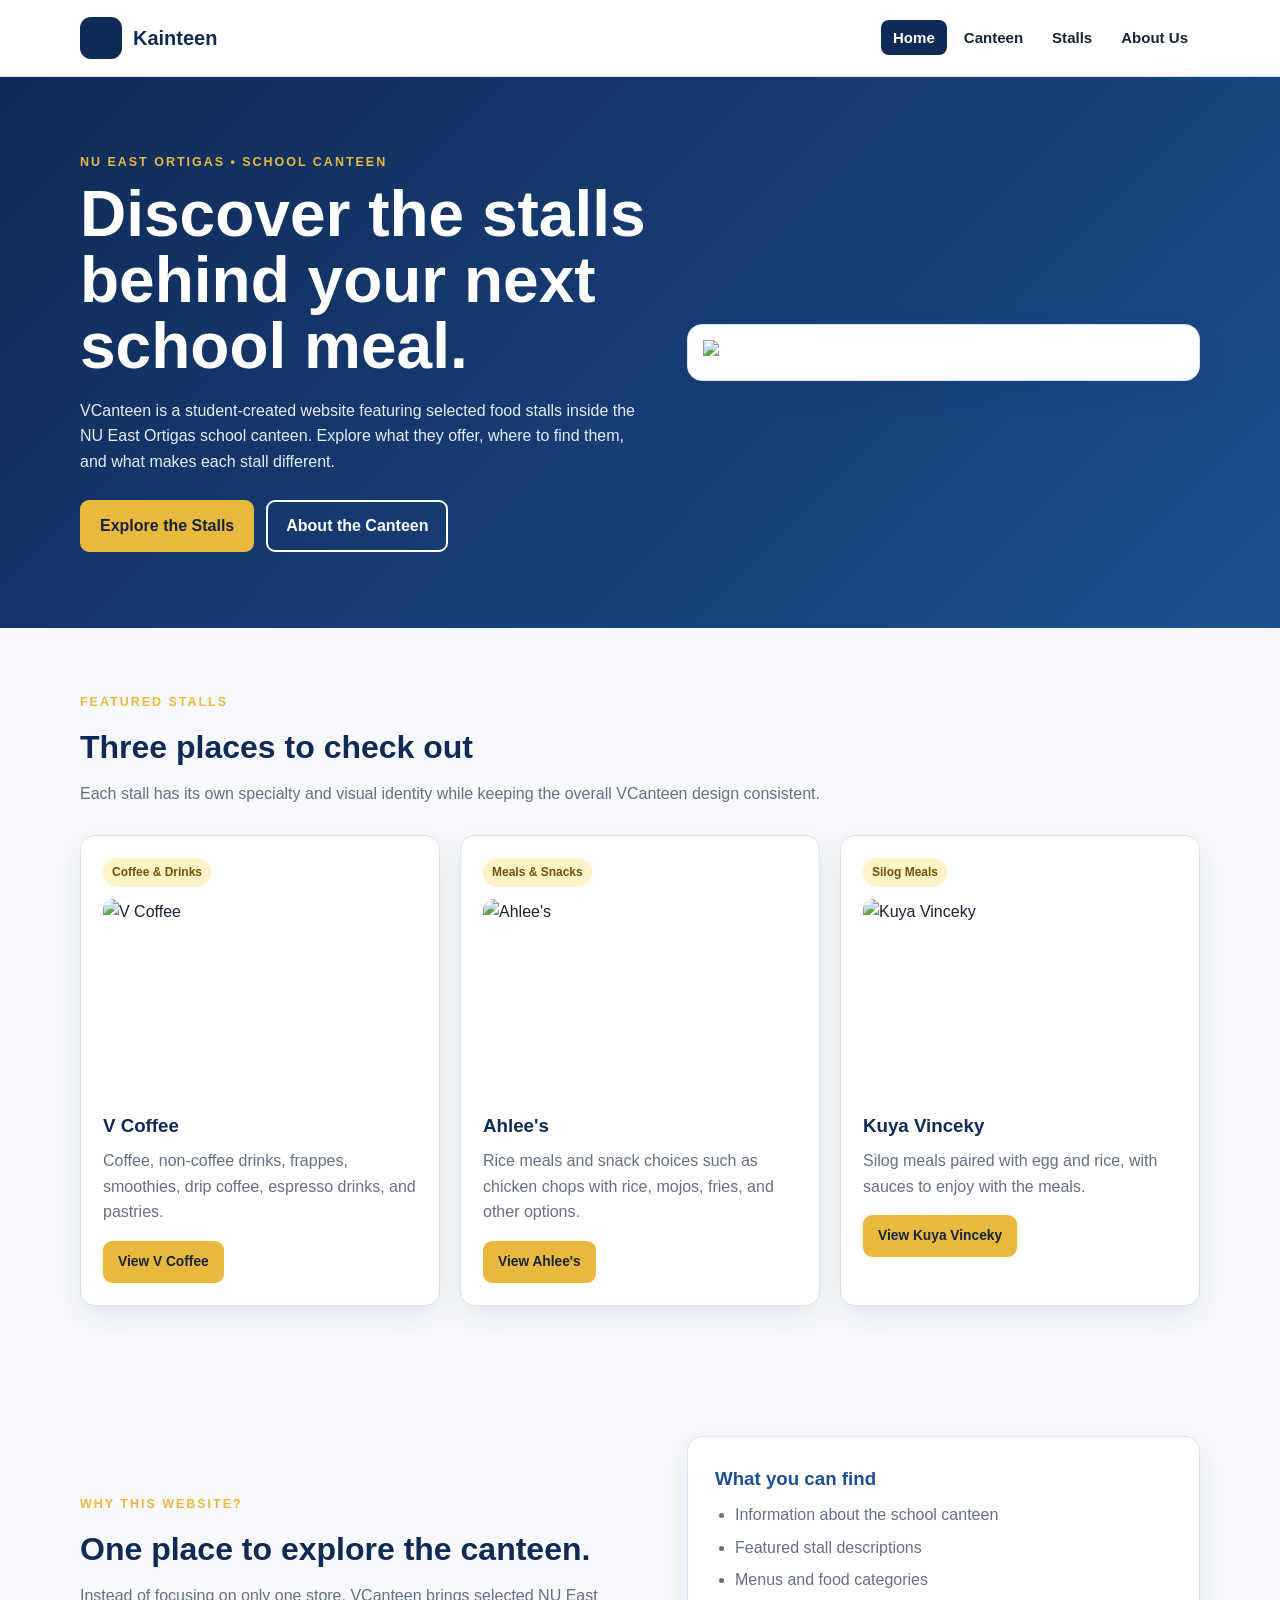
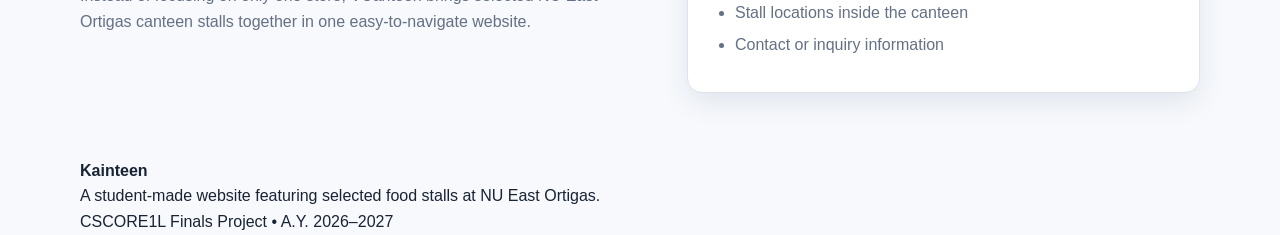
==== index.html @ c7d41a55 "Add files via upload" ====
<!DOCTYPE html>
<html lang="en">
    <head>
        <meta charset="UTF-8">
        <meta name="viewport" content="width=device-width,initial-scale=1.0">
        <title>Home | Kainteen</title>
        <link rel="stylesheet" href="style.css">
    </head>
        <body>
            <header>
                <div class="container navbar">
                    <a class="brand" href="index.html">
                        <span class="brand-mark">
                        </span><span>Kainteen</span></a>
                        <nav>
                            <ul><li><a class="active" href="index.html">Home</a></li>
                                <li><a class="" href="canteen.html">Canteen</a></li>
                                <li><a class="" href="stalls.html">Stalls</a></li>
                                <li><a class="" href="about.html">About Us</a></li>
                            </ul>
                        </nav>
                    </div>
                </header>
                <main>
                    <section class="hero">
                        <div class="container hero-grid">
                            <div>
                            <div class="eyebrow">NU East Ortigas • School Canteen</div>
                            <h1>Discover the stalls behind your next school meal.</h1>
                            <p>VCanteen is a student-created website featuring selected food stalls inside the NU East Ortigas school canteen. Explore what they offer, where to find them, and what makes each stall different.</p>
                            <div class="btn-row">
                                <a class="btn" href="stalls.html">Explore the Stalls</a>
                                <a class="btn alt" href="canteen.html">About the Canteen</a></div>
                            </div>
                            <div class="hero-art">
                                <img src="assets/bluegold.svg" alt="VCanteen blue and gold illustration"></div>
                            </div>
                        </section>
                        <section class="section">
                            <div class="container">
                                <div class="section-head">
                                    <div class="eyebrow">Featured Stalls</div>
                                    <h2>Three places to check out</h2>
                                    <p>Each stall has its own specialty and visual identity while keeping the overall VCanteen design consistent.</p>
                                </div>
                                <div class="cards">
                                    <article class="card">
                                        <span class="tag">Coffee & Drinks</span>
                                        <img src="assets/vcoffee.svg" alt="V Coffee">
                                        <h3>V Coffee</h3>
                                        <p>Coffee, non-coffee drinks, frappes, smoothies, drip coffee, espresso drinks, and pastries.</p><a class="btn" href="vcoffee.html">View V Coffee</a></article>
                                    <article class="card">
                                        <span class="tag">Meals & Snacks</span>
                                        <img src="assets/ahlees.svg" alt="Ahlee's">
                                        <h3>Ahlee's</h3>
                                        <p>Rice meals and snack choices such as chicken chops with rice, mojos, fries, and other options.</p>
                                        <a class="btn" href="ahlees.html">View Ahlee's</a>
                                    </article>
                                    <article class="card">
                                        <span class="tag">Silog Meals</span>
                                        <img src="assets/vinceky.svg" alt="Kuya Vinceky">
                                        <h3>Kuya Vinceky</h3>
                                        <p>Silog meals paired with egg and rice, with sauces to enjoy with the meals.</p>
                                        <a class="btn" href="vinceky.html">View Kuya Vinceky</a>
                                    </article>
                                </div>
                            </div>
                        </section>
                        <section class="section">
                            <div class="container info-grid">
                                <div>
                                    <div class="eyebrow">Why this website?</div>
                                    <h2>One place to explore the canteen.</h2>
                                    <p class="section-intro">Instead of focusing on only one store, VCanteen brings selected NU East Ortigas canteen stalls together in one easy-to-navigate website.</p>
                                </div>
                                <div class="info-box">
                                    <h3>What you can find</h3>
                                    <ul class="list">
                                        <li>Information about the school canteen</li>
                                        <li>Featured stall descriptions</li>
                                        <li>Menus and food categories</li>
                                        <li>Stall locations inside the canteen</li>
                                        <li>Contact or inquiry information</li>
                                    </ul>
                                </div>
                            </div>
                        </section>
                    </main>
                    <footer>
                        <div class="container footer-grid">
                            <div>
                                <strong>Kainteen</strong>
                                <p class="footer-small">A student-made website featuring selected food stalls at NU East Ortigas.</p>
                            </div>
                            <div class="footer-small">CSCORE1L Finals Project • A.Y. 2026–2027</div>
                        </div>
                    </footer>
        </body>
</html>
---- style.css ----
:root {
    --navy: #102a56;
    --blue: #1d4f91;
    --gold: #e8b83f;
    --goldsoft: #fff3c7;
    --white: #fff;
    --bg: #f7f9fc;
    --ink: #182334;
    --muted: #647084;
    --line: #dce3ed;
    --shadow: 0 10px 28px rgba(16, 42, 86, 0.09);
}

* {
    box-sizing: border-box;
    margin: 0;
    padding: 0;
}

html {
    scroll-behavior: smooth;
}

body {
    font-family: Arial, Helvetica, sans-serif;
    background: var(--bg);
    color: var(--ink);
    line-height: 1.6;
}

a {
    text-decoration: none;
    color: inherit;
}

img {
    display: block;
    max-width: 100%;
}

.container {
    width: min(1120px, 92%);
    margin: auto;
}

header {
    background: #fff;
    border-bottom: 1px solid var(--line);
    position: sticky;
    top: 0;
    z-index: 20;
}

.navbar {
    min-height: 76px;
    display: flex;
    align-items: center;
    justify-content: space-between;
    gap: 24px;
}

.brand {
    display: flex;
    align-items: center;
    gap: 11px;
    font-weight: 900;
    color: var(--navy);
    font-size: 1.25rem;
}

.brand-mark {
    width: 42px;
    height: 42px;
    border-radius: 11px;
    background: var(--navy);
    color: var(--gold);
    display: grid;
    place-items: center;
}

nav ul {
    list-style: none;
    display: flex;
    gap: 5px;
    flex-wrap: wrap;
}

nav a {
    padding: 9px 12px;
    border-radius: 8px;
    font-weight: 700;
    font-size: 0.94rem;
}

nav a:hover,
nav a.active {
    background: var(--navy);
    color: #fff;
}

.hero {
    background: linear-gradient(135deg, var(--navy), var(--blue));
    color: #fff;
    padding: 76px 0;
}

.hero-grid,
.info-grid,
.stall-grid,
.about-grid {
    display: grid;
    grid-template-columns: 1.05fr 0.95fr;
    gap: 40px;
    align-items: center;
}

.hero h1 {
    font-size: clamp(2.4rem, 5vw, 4.6rem);
    line-height: 1.03;
    margin-bottom: 18px;
}

.eyebrow {
    text-transform: uppercase;
    letter-spacing: 2px;
    font-weight: 800;
    font-size: 0.78rem;
    color: var(--gold);
    margin-bottom: 9px;
}

.hero p,
.page-banner p {
    color: #e7edf7;
    max-width: 720px;
}

.hero-art,
.card,
.info-box,
.stall-logo {
    background: #fff;
    border: 1px solid var(--line);
    border-radius: 15px;
    box-shadow: var(--shadow);
}

.hero-art,
.stall-logo {
    padding: 15px;
}

.btn-row {
    display: flex;
    gap: 12px;
    flex-wrap: wrap;
    margin-top: 26px;
}

.btn {
    display: inline-block;
    padding: 11px 18px;
    border-radius: 9px;
    background: var(--gold);
    color: #17233a;
    font-weight: 900;
    border: 2px solid var(--gold);
}

.btn.alt {
    background: transparent;
    color: #fff;
    border-color: #fff;
}

.btn:hover {
    opacity: 0.88;
}

.section {
    padding: 65px 0;
}

.section-head {
    margin-bottom: 28px;
}

.section h2,
.section-head h2 {
    color: var(--navy);
    font-size: 2rem;
    margin-bottom: 8px;
}

.section-head p,
.section-intro {
    color: var(--muted);
    max-width: 760px;
}

.cards {
    display: grid;
    grid-template-columns: repeat(3, 1fr);
    gap: 20px;
}

.card {
    padding: 22px;
}

.card img {
    width: 100%;
    aspect-ratio: 16 / 10;
    object-fit: cover;
    border-radius: 11px;
    margin-bottom: 16px;
}

.card h3 {
    color: var(--navy);
    margin-bottom: 7px;
}

.card p {
    color: var(--muted);
}

.tag {
    display: inline-block;
    font-size: 0.75rem;
    font-weight: 800;
    padding: 5px 9px;
    border-radius: 999px;
    background: var(--goldsoft);
    color: #71530a;
    margin-bottom: 12px;
}

.card .btn {
    margin-top: 16px;
    padding: 8px 13px;
    font-size: 0.86rem;
}

.page-banner {
    background: var(--navy);
    color: #fff;
    padding: 50px 0;
}

.page-banner h1 {
    font-size: clamp(2rem, 4vw, 3.3rem);
    margin-bottom: 8px;
}

.info-box {
    padding: 27px;
}

.info-box h3 {
    color: var(--blue);
    margin-bottom: 8px;
}

.list {
    padding-left: 20px;
    color: var(--muted);
}

.list li {
    margin: 7px 0;
}

.stall-hero {
    padding: 58px 0;
}

.stall-page {
    --accent: #1d4f91;
    --accentsoft: #eaf0fa;
    --accentdark: #182334;
}

.stall-vcoffee {
    --accent: #53715a;
    --accentsoft: #e6eee5;
    --accentdark: #3d4f40;
}

.stall-ahlees {
    --accent: #e2b82e;
    --accentsoft: #fff3bd;
    --accentdark: #171717;
}

.stall-vinceky {
    --accent: #b52b2b;
    --accentsoft: #f9e3e3;
    --accentdark: #282020;
}

.stall-copy h1 {
    font-size: clamp(2.4rem, 5vw, 4rem);
    line-height: 1.05;
    color: var(--accentdark);
    margin-bottom: 12px;
}

.stall-copy p {
    color: var(--muted);
}

.stall-page .eyebrow {
    color: var(--accent);
}

.stall-page .btn {
    background: var(--accent);
    border-color: var(--accent);
    color: #fff;
}

.stall-page .tag {
    background: var(--accentsoft);
    color: var(--accentdark);
}

.menu-grid {
    display: grid;
    grid-template-columns: 1fr 1fr;
    gap: 12px;
}

.menu-item {
    background: #fff;
    border: 1px solid var(--line);
    border-radius: 12px;
    padding: 18px;
}

@media (max-width: 820px) {
    .navbar {
        flex-direction: column;
        padding: 14px 0;
    }

    .hero-grid,
    .info-grid,
    .stall-grid,
    .about-grid {
        grid-template-columns: 1fr;
    }

    .cards {
        grid-template-columns: 1fr 1fr;
    }

    .menu-grid {
        grid-template-columns: 1fr;
    }
}

@media (max-width: 540px) {
    .cards,
    .gallery {
        grid-template-columns: 1fr;
    }

    nav a {
        font-size: 0.82rem;
        padding: 7px 8px;
    }

    .section {
        padding: 48px 0;
    }
}
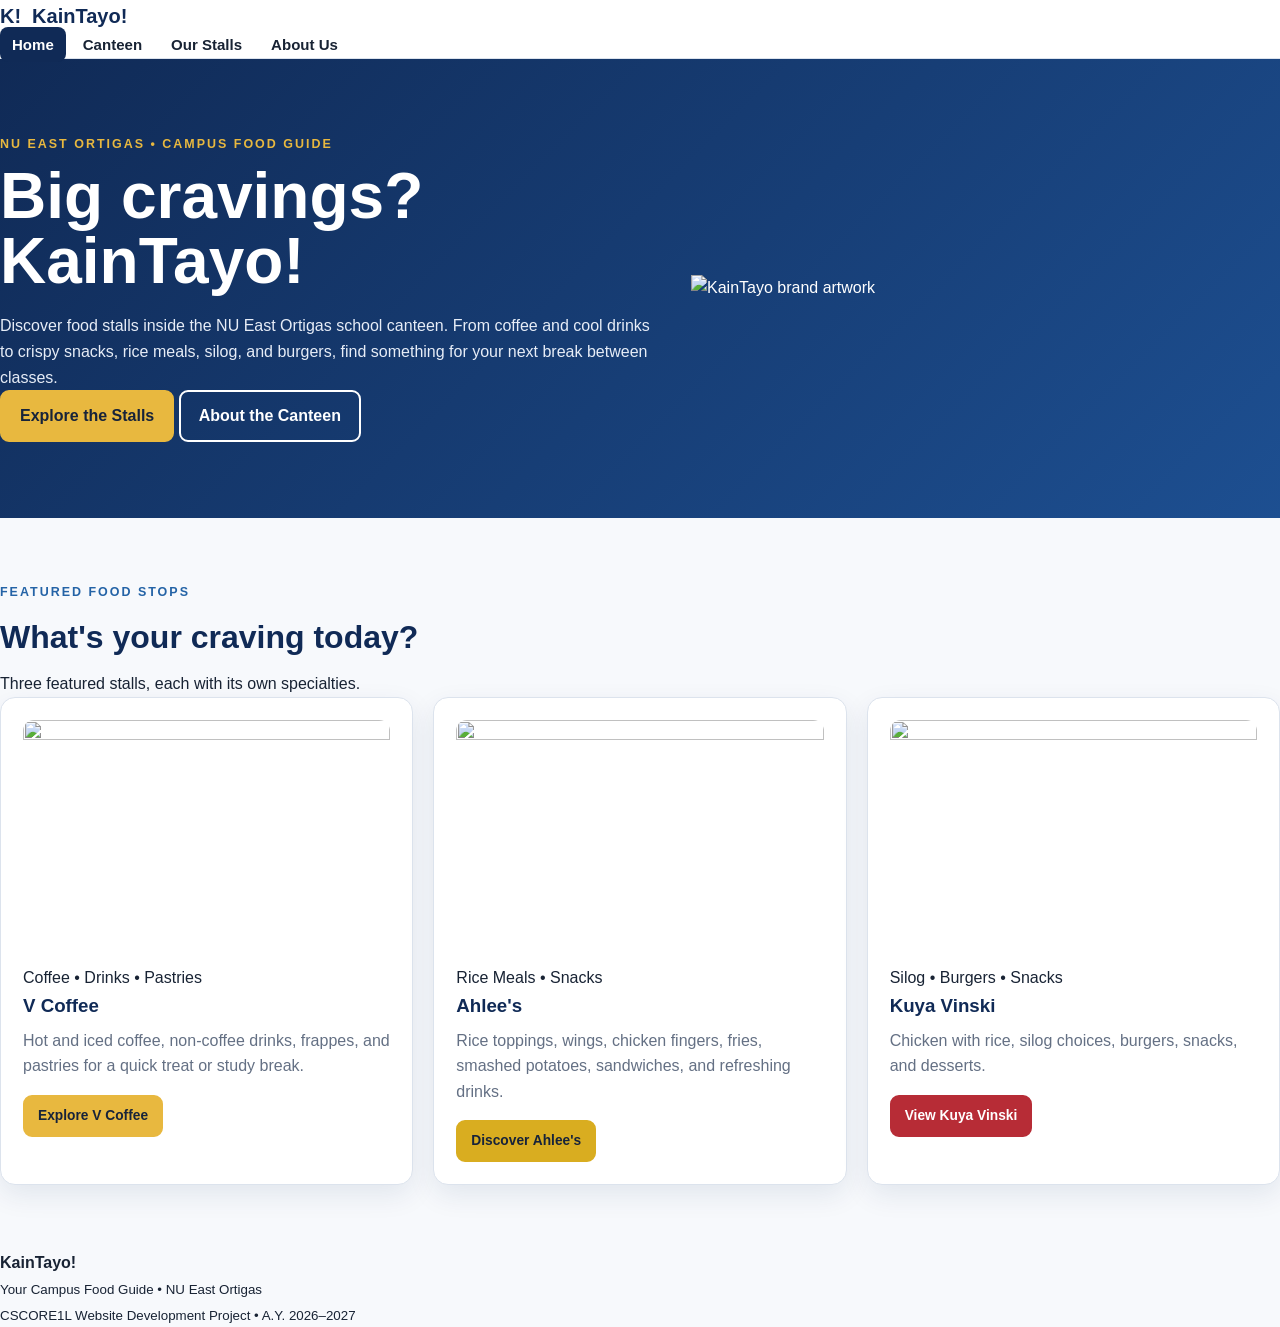
==== commit b7e0bba5: "Update index.html" ====
--- a/index.html
+++ b/index.html
@@ -1,99 +1,82 @@
-<!DOCTYPE html>
+<!doctype html>
 <html lang="en">
     <head>
-        <meta charset="UTF-8">
-        <meta name="viewport" content="width=device-width,initial-scale=1.0">
-        <title>Home | Kainteen</title>
+        <meta charset="utf-8">
+        <meta name="viewport" content="width=device-width,initial-scale=1">
+        <title>Home | KainTayo!</title>
         <link rel="stylesheet" href="style.css">
     </head>
-        <body>
-            <header>
-                <div class="container navbar">
-                    <a class="brand" href="index.html">
-                        <span class="brand-mark">
-                        </span><span>Kainteen</span></a>
-                        <nav>
-                            <ul><li><a class="active" href="index.html">Home</a></li>
-                                <li><a class="" href="canteen.html">Canteen</a></li>
-                                <li><a class="" href="stalls.html">Stalls</a></li>
-                                <li><a class="" href="about.html">About Us</a></li>
-                            </ul>
-                        </nav>
+    <body>
+        <header>
+            <div class="wrap nav">
+                <a class="brand" href="index.html">
+                    <span class="mark">K!</span>KainTayo!
+                </a>
+                <nav><ul>
+                    <li><a class="active" href="index.html">Home</a></li>
+                    <li><a class="" href="canteen.html">Canteen</a></li>
+                    <li><a class="" href="stalls.html">Our Stalls</a></li>
+                    <li><a class="" href="about.html">About Us</a></li>
+                </ul></nav>
+            </div>
+        </header>
+        <main>
+            <section class="hero">
+                <div class="wrap hero-grid">
+                    <div>
+                        <div class="eyebrow">NU East Ortigas • Campus Food Guide</div>
+                        <h1>Big cravings? KainTayo!</h1>
+                        <p>Discover food stalls inside the NU East Ortigas school canteen. From coffee and cool drinks to crispy snacks, rice meals, silog, and burgers, find something for your next break between classes.</p>
+                        <div class="btns">
+                            <a class="btn" href="stalls.html">Explore the Stalls</a>
+                            <a class="btn alt" href="canteen.html">About the Canteen</a>
+                        </div>
                     </div>
-                </header>
-                <main>
-                    <section class="hero">
-                        <div class="container hero-grid">
-                            <div>
-                            <div class="eyebrow">NU East Ortigas • School Canteen</div>
-                            <h1>Discover the stalls behind your next school meal.</h1>
-                            <p>VCanteen is a student-created website featuring selected food stalls inside the NU East Ortigas school canteen. Explore what they offer, where to find them, and what makes each stall different.</p>
-                            <div class="btn-row">
-                                <a class="btn" href="stalls.html">Explore the Stalls</a>
-                                <a class="btn alt" href="canteen.html">About the Canteen</a></div>
-                            </div>
-                            <div class="hero-art">
-                                <img src="assets/bluegold.svg" alt="VCanteen blue and gold illustration"></div>
-                            </div>
-                        </section>
-                        <section class="section">
-                            <div class="container">
-                                <div class="section-head">
-                                    <div class="eyebrow">Featured Stalls</div>
-                                    <h2>Three places to check out</h2>
-                                    <p>Each stall has its own specialty and visual identity while keeping the overall VCanteen design consistent.</p>
-                                </div>
-                                <div class="cards">
-                                    <article class="card">
-                                        <span class="tag">Coffee & Drinks</span>
-                                        <img src="assets/vcoffee.svg" alt="V Coffee">
-                                        <h3>V Coffee</h3>
-                                        <p>Coffee, non-coffee drinks, frappes, smoothies, drip coffee, espresso drinks, and pastries.</p><a class="btn" href="vcoffee.html">View V Coffee</a></article>
-                                    <article class="card">
-                                        <span class="tag">Meals & Snacks</span>
-                                        <img src="assets/ahlees.svg" alt="Ahlee's">
-                                        <h3>Ahlee's</h3>
-                                        <p>Rice meals and snack choices such as chicken chops with rice, mojos, fries, and other options.</p>
-                                        <a class="btn" href="ahlees.html">View Ahlee's</a>
-                                    </article>
-                                    <article class="card">
-                                        <span class="tag">Silog Meals</span>
-                                        <img src="assets/vinceky.svg" alt="Kuya Vinceky">
-                                        <h3>Kuya Vinceky</h3>
-                                        <p>Silog meals paired with egg and rice, with sauces to enjoy with the meals.</p>
-                                        <a class="btn" href="vinceky.html">View Kuya Vinceky</a>
-                                    </article>
-                                </div>
-                            </div>
-                        </section>
-                        <section class="section">
-                            <div class="container info-grid">
-                                <div>
-                                    <div class="eyebrow">Why this website?</div>
-                                    <h2>One place to explore the canteen.</h2>
-                                    <p class="section-intro">Instead of focusing on only one store, VCanteen brings selected NU East Ortigas canteen stalls together in one easy-to-navigate website.</p>
-                                </div>
-                                <div class="info-box">
-                                    <h3>What you can find</h3>
-                                    <ul class="list">
-                                        <li>Information about the school canteen</li>
-                                        <li>Featured stall descriptions</li>
-                                        <li>Menus and food categories</li>
-                                        <li>Stall locations inside the canteen</li>
-                                        <li>Contact or inquiry information</li>
-                                    </ul>
-                                </div>
-                            </div>
-                        </section>
-                    </main>
-                    <footer>
-                        <div class="container footer-grid">
-                            <div>
-                                <strong>Kainteen</strong>
-                                <p class="footer-small">A student-made website featuring selected food stalls at NU East Ortigas.</p>
-                            </div>
-                            <div class="footer-small">CSCORE1L Finals Project • A.Y. 2026–2027</div>
-                        </div>
-                    </footer>
-        </body>
-</html>+                    <img class="art" src="assets/brand.svg" alt="KainTayo brand artwork">
+                </div>
+            </section>
+            <section class="section">
+                <div class="wrap">
+                    <div class="head">
+                        <div class="eyebrow" style="color:#2463a6">Featured food stops</div>
+                        <h2>What's your craving today?</h2>
+                        <p>Three featured stalls, each with its own specialties.</p>
+                    </div>
+                    <div class="cards">
+                        <article class="card">
+                            <img src="assets/vcoffee.svg">
+                            <span class="pill">Coffee • Drinks • Pastries</span>
+                            <h3>V Coffee</h3>
+                            <p>Hot and iced coffee, non-coffee drinks, frappes, and pastries for a quick treat or study break.</p>
+                            <a class="btn" href="vcoffee.html">Explore V Coffee</a>
+                        </article>
+                        <article class="card">
+                            <img src="assets/ahlees.svg">
+                            <span class="pill">Rice Meals • Snacks</span>
+                            <h3>Ahlee's</h3>
+                            <p>Rice toppings, wings, chicken fingers, fries, smashed potatoes, sandwiches, and refreshing drinks.</p>
+                            <a class="btn" style="background:#d9ad20;border-color:#d9ad20" href="ahlees.html">Discover Ahlee's</a>
+                        </article>
+                        <article class="card">
+                            <img src="assets/vinski.svg">
+                            <span class="pill">Silog • Burgers • Snacks</span>
+                            <h3>Kuya Vinski</h3>
+                            <p>Chicken with rice, silog choices, burgers, snacks, and desserts.</p>
+                            <a class="btn" style="background:#b72c36;border-color:#b72c36;color:white" href="vinski.html">View Kuya Vinski</a>
+                        </article>
+                    </div>
+                </div>
+            </section>
+        </main>
+        <footer>
+            <div class="wrap foot">
+                <div>
+                    <b>KainTayo!</b>
+                    <br>
+                    <small>Your Campus Food Guide • NU East Ortigas</small>
+                </div>
+                <small>CSCORE1L Website Development Project • A.Y. 2026–2027</small>
+            </div>
+        </footer>
+    </body>
+</html>
